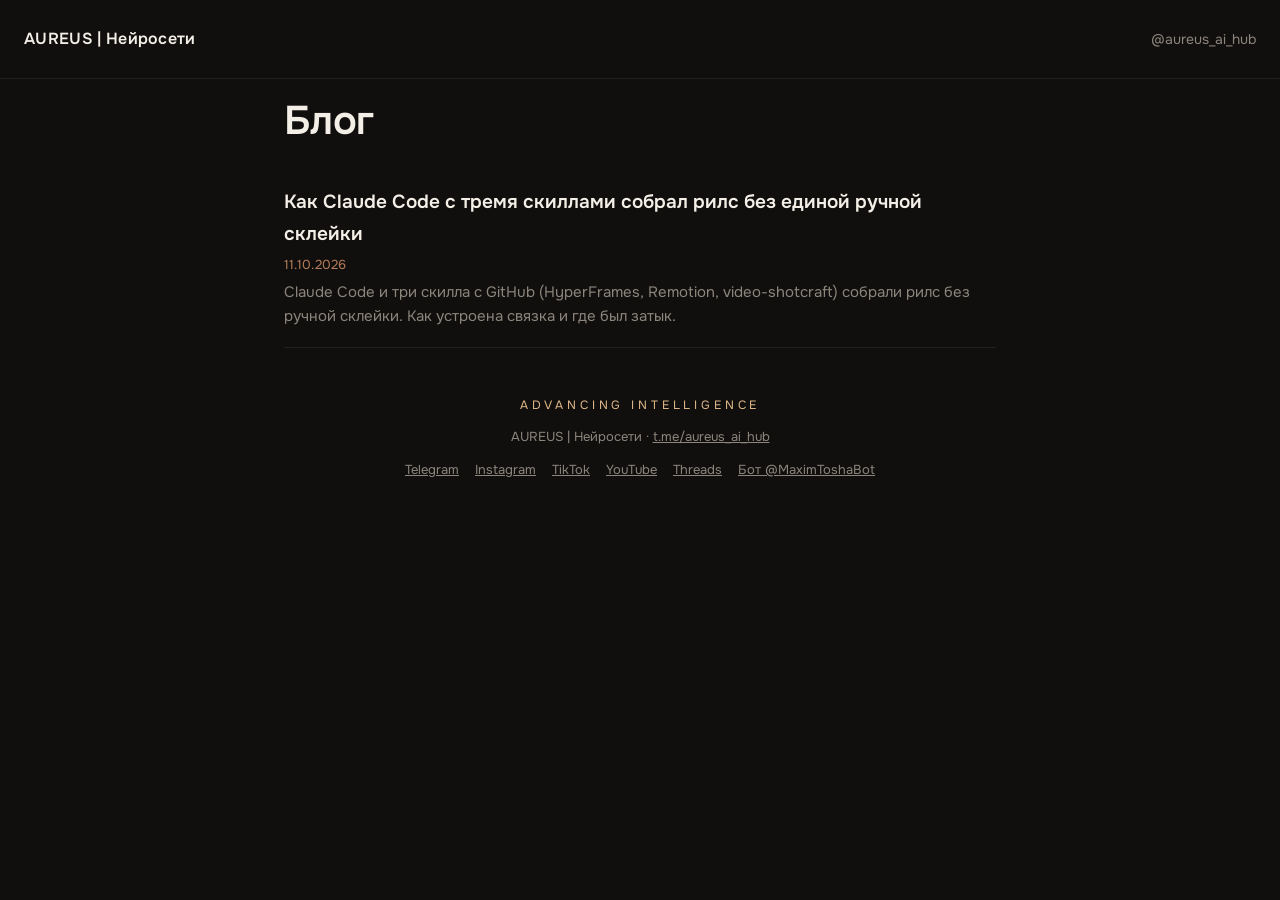
==== blog/index.html @ 13994c6e "AUREUS site: main (trojan), blog, llms.txt, robots, sitemap, IndexNow key" ====
<!doctype html>
<html lang="ru">
<head>
<meta charset="utf-8">
<meta name="viewport" content="width=device-width, initial-scale=1">
<title>Блог AUREUS | Нейросети: разборы работы с нейросетями</title>
<meta name="description" content="Блог AUREUS | Нейросети (@aureus_ai_hub): как собираем ролики, автоматизации и рабочие связки на Claude Code и ChatGPT. Разборы с цифрами и затыками.">
<meta name="robots" content="index, follow, max-snippet:-1, max-image-preview:large">
<link rel="canonical" href="https://mgromov688-boop.github.io/blog/">
<meta property="og:type" content="website">
<meta property="og:site_name" content="AUREUS | Нейросети">
<meta property="og:title" content="Блог AUREUS | Нейросети">
<meta property="og:url" content="https://mgromov688-boop.github.io/blog/">
<meta property="og:image" content="https://mgromov688-boop.github.io/assets/aureus_logo_final_1254.png">
<meta property="og:locale" content="ru_RU">
<link rel="icon" type="image/png" href="/assets/aureus_avatar_mark_512.png">
<link rel="preconnect" href="https://fonts.googleapis.com">
<link href="https://fonts.googleapis.com/css2?family=Onest:wght@400;500;600&display=swap" rel="stylesheet">
<link rel="stylesheet" href="/assets/site.css">
<script type="application/ld+json">
{
  "@context": "https://schema.org",
  "@type": "Blog",
  "@id": "https://mgromov688-boop.github.io/blog/#blog",
  "name": "Блог AUREUS | Нейросети",
  "url": "https://mgromov688-boop.github.io/blog/",
  "inLanguage": "ru",
  "publisher": {
    "@type": "Organization",
    "@id": "https://mgromov688-boop.github.io/#org",
    "name": "AUREUS | Нейросети"
  },
  "blogPost": [
    {
      "@type": "BlogPosting",
      "headline": "Как Claude Code с тремя скиллами собрал рилс без единой ручной склейки",
      "url": "https://mgromov688-boop.github.io/blog/claude-code-3-skilla-montazh/",
      "datePublished": "2026-10-11"
    }
  ]
}
</script>
</head>
<body>
<header class="wrap top"><a class="brand" href="/">AUREUS | Нейросети</a><a class="tg" href="https://t.me/aureus_ai_hub">@aureus_ai_hub</a></header>
<main class="wrap">
  <h1>Блог</h1>
  <ol class="posts">
      <li><a href="/blog/claude-code-3-skilla-montazh/">Как Claude Code с тремя скиллами собрал рилс без единой ручной склейки</a><small>11.10.2026</small><p>Claude Code и три скилла с GitHub (HyperFrames, Remotion, video-shotcraft) собрали рилс без ручной склейки. Как устроена связка и где был затык.</p></li>
  </ol>
</main>
<footer class="wrap">
  <span class="tag">ADVANCING INTELLIGENCE</span>
  AUREUS | Нейросети · <a href="https://t.me/aureus_ai_hub">t.me/aureus_ai_hub</a>
  <nav aria-label="AUREUS | Нейросети в соцсетях">
    <a href="https://t.me/aureus_ai_hub" rel="me">Telegram</a>
    <a href="https://www.instagram.com/aureus_ai_hub/" rel="me">Instagram</a>
    <a href="https://www.tiktok.com/@aureus_ai_hub" rel="me">TikTok</a>
    <a href="https://www.youtube.com/@aureus_ai_hub" rel="me">YouTube</a>
    <a href="https://www.threads.com/@aureus_ai_hub" rel="me">Threads</a>
    <a href="https://t.me/MaximToshaBot?start=skills3_site">Бот @MaximToshaBot</a>
  </nav>
</footer>
</body>
</html>
---- assets/site.css ----
:root{--charcoal:#100F0E;--raised:#1A1816;--champagne:#CCA06D;--champ-light:#E3BB8B;--copper:#9A6A4A;--copper-l:#B47D5B;--bone:#F3EEE6;--stone:#8C857C}
*{box-sizing:border-box;margin:0}
body{background:var(--charcoal);color:var(--bone);font-family:Onest,system-ui,sans-serif;font-weight:400;line-height:1.65}
a{color:var(--champ-light)}
.wrap{max-width:760px;margin:0 auto;padding:0 24px}
.top{display:flex;justify-content:space-between;align-items:center;padding:26px 24px;border-bottom:1px solid #23201d;max-width:none}
.top .brand{color:var(--bone);text-decoration:none;font-weight:600;letter-spacing:.02em}
.top .tg{color:var(--stone);text-decoration:none;font-size:14px}
.crumbs{margin:28px 0 0;font-size:14px;color:var(--stone)}
.crumbs a{color:var(--stone)}
h1{font-weight:600;font-size:clamp(28px,5vw,40px);line-height:1.2;letter-spacing:-.015em;margin:18px 0 10px}
.meta{color:var(--stone);font-size:14px;margin-bottom:28px}
article p,article ul,article ol,article blockquote,article figure{margin:0 0 18px;font-size:18px}
article h2{font-weight:600;font-size:24px;margin:40px 0 14px}
article h2::after{content:"";display:block;width:56px;height:3px;margin-top:10px;background:var(--copper);border-radius:3px;transform:rotate(-2deg)}
article h3{font-weight:600;font-size:20px;margin:28px 0 10px}
article strong{color:#fff;font-weight:600}
article ul,article ol{padding-left:22px}
article li{margin-bottom:6px}
article blockquote{border-left:3px solid var(--copper);padding:4px 0 4px 18px;color:#ddd5ca}
article code{background:var(--raised);padding:2px 6px;border-radius:6px;font-size:.92em}
article img{max-width:100%;height:auto;border-radius:12px}
article figcaption{color:var(--stone);font-size:14px;margin-top:6px}
article hr{border:0;border-top:1px solid #23201d;margin:32px 0}
.next{display:flex;flex-wrap:wrap;gap:12px;margin:36px 0 12px;padding-top:28px;border-top:1px solid #23201d}
.cta{display:inline-block;background:var(--raised);color:var(--bone);padding:14px 22px;border-radius:12px;text-decoration:none;font-weight:600;border-bottom:2px solid var(--copper)}
.cta.ghost{background:transparent;border:1px solid #2c2824}
ol.posts{list-style:none;padding:0;margin:24px 0 48px}
ol.posts li{padding:18px 0;border-bottom:1px solid #23201d}
ol.posts a{color:var(--bone);text-decoration:none;font-weight:600;font-size:19px}
ol.posts a:hover{text-decoration:underline;text-decoration-color:var(--copper)}
ol.posts small{display:block;color:var(--copper-l);font-size:13px;margin:4px 0}
ol.posts p{color:var(--stone);font-size:15px}
footer{padding:40px 0 64px;color:var(--stone);font-size:13px;text-align:center}
footer a{color:var(--stone)}
footer nav{margin-top:12px;display:flex;flex-wrap:wrap;gap:6px 16px;justify-content:center}
footer .tag{letter-spacing:.32em;color:var(--champ-light);font-size:12px;display:block;margin-bottom:10px}
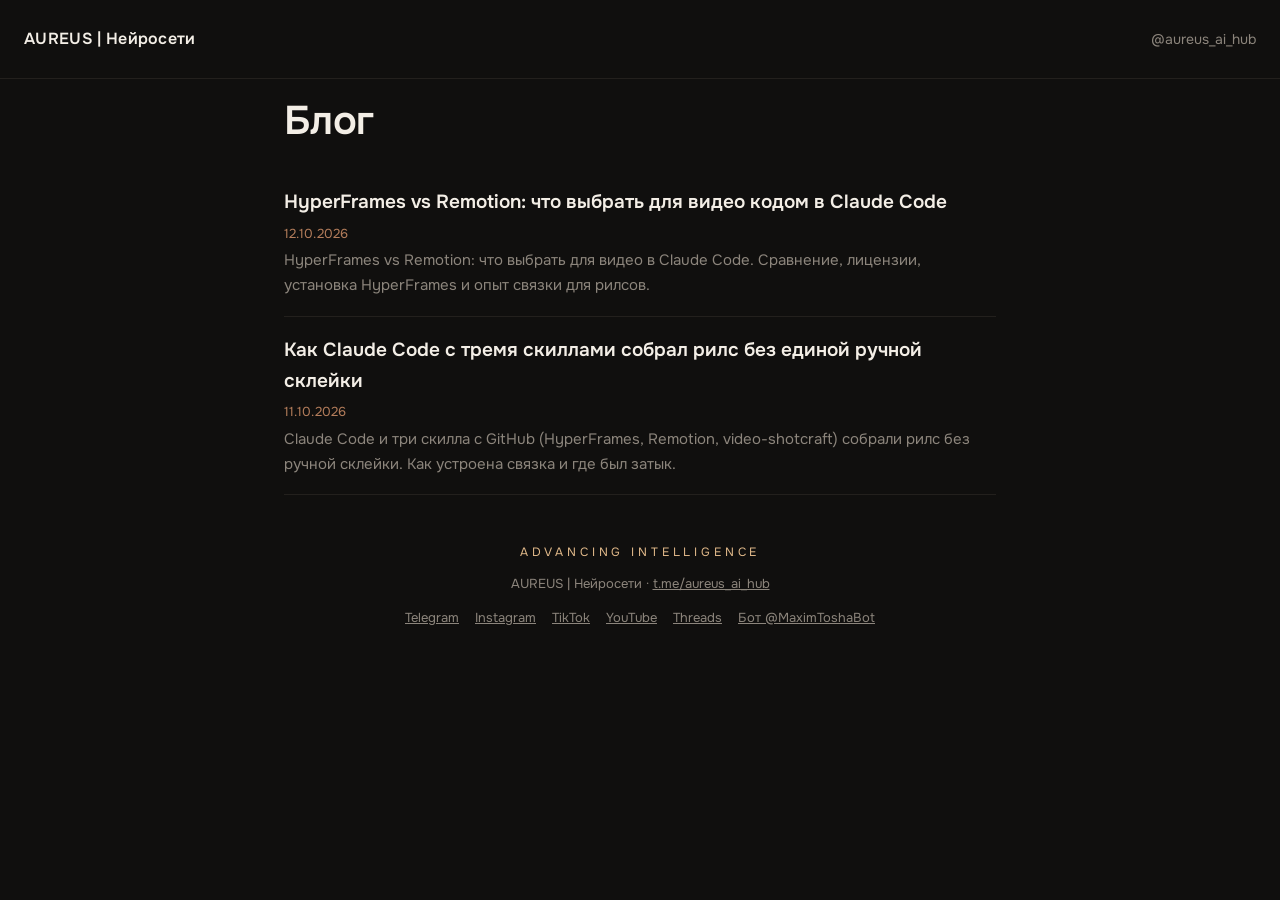
==== commit ea0c30b3: "Blog: HyperFrames vs Remotion (table, code blocks, FAQPage), cross-links, sitemap, llms.txt Co-Autho" ====
--- a/blog/index.html
+++ b/blog/index.html
@@ -33,6 +33,12 @@
   "blogPost": [
     {
       "@type": "BlogPosting",
+      "headline": "HyperFrames vs Remotion: что выбрать для видео кодом в Claude Code",
+      "url": "https://mgromov688-boop.github.io/blog/hyperframes-vs-remotion/",
+      "datePublished": "2026-10-12"
+    },
+    {
+      "@type": "BlogPosting",
       "headline": "Как Claude Code с тремя скиллами собрал рилс без единой ручной склейки",
       "url": "https://mgromov688-boop.github.io/blog/claude-code-3-skilla-montazh/",
       "datePublished": "2026-10-11"
@@ -46,6 +52,7 @@
 <main class="wrap">
   <h1>Блог</h1>
   <ol class="posts">
+      <li><a href="/blog/hyperframes-vs-remotion/">HyperFrames vs Remotion: что выбрать для видео кодом в Claude Code</a><small>12.10.2026</small><p>HyperFrames vs Remotion: что выбрать для видео в Claude Code. Сравнение, лицензии, установка HyperFrames и опыт связки для рилсов.</p></li>
       <li><a href="/blog/claude-code-3-skilla-montazh/">Как Claude Code с тремя скиллами собрал рилс без единой ручной склейки</a><small>11.10.2026</small><p>Claude Code и три скилла с GitHub (HyperFrames, Remotion, video-shotcraft) собрали рилс без ручной склейки. Как устроена связка и где был затык.</p></li>
   </ol>
 </main>
--- a/assets/site.css
+++ b/assets/site.css
@@ -21,6 +21,15 @@
 article code{background:var(--raised);padding:2px 6px;border-radius:6px;font-size:.92em}
 article img{max-width:100%;height:auto;border-radius:12px}
 article figcaption{color:var(--stone);font-size:14px;margin-top:6px}
+article pre.code{margin:0 0 18px;background:var(--raised);border:1px solid #2c2824;border-left:3px solid var(--copper);border-radius:10px;padding:14px 18px;overflow-x:auto}
+article pre.code code{background:none;padding:0;font-family:"JetBrains Mono",ui-monospace,Consolas,monospace;font-size:15px;line-height:1.6;color:var(--bone);white-space:pre}
+.table-wrap{margin:0 0 18px;overflow-x:auto;-webkit-overflow-scrolling:touch;border:1px solid #2c2824;border-radius:12px}
+.table-wrap:focus{outline:2px solid var(--copper);outline-offset:2px}
+article table{width:100%;min-width:620px;border-collapse:collapse;font-size:15px;line-height:1.5}
+article th,article td{padding:12px 14px;text-align:left;vertical-align:top;border-bottom:1px solid #23201d}
+article thead th{background:var(--raised);color:var(--champ-light);font-weight:600}
+article tbody th{color:#fff;font-weight:500;width:28%}
+article tbody tr:last-child th,article tbody tr:last-child td{border-bottom:0}
 article hr{border:0;border-top:1px solid #23201d;margin:32px 0}
 .next{display:flex;flex-wrap:wrap;gap:12px;margin:36px 0 12px;padding-top:28px;border-top:1px solid #23201d}
 .cta{display:inline-block;background:var(--raised);color:var(--bone);padding:14px 22px;border-radius:12px;text-decoration:none;font-weight:600;border-bottom:2px solid var(--copper)}
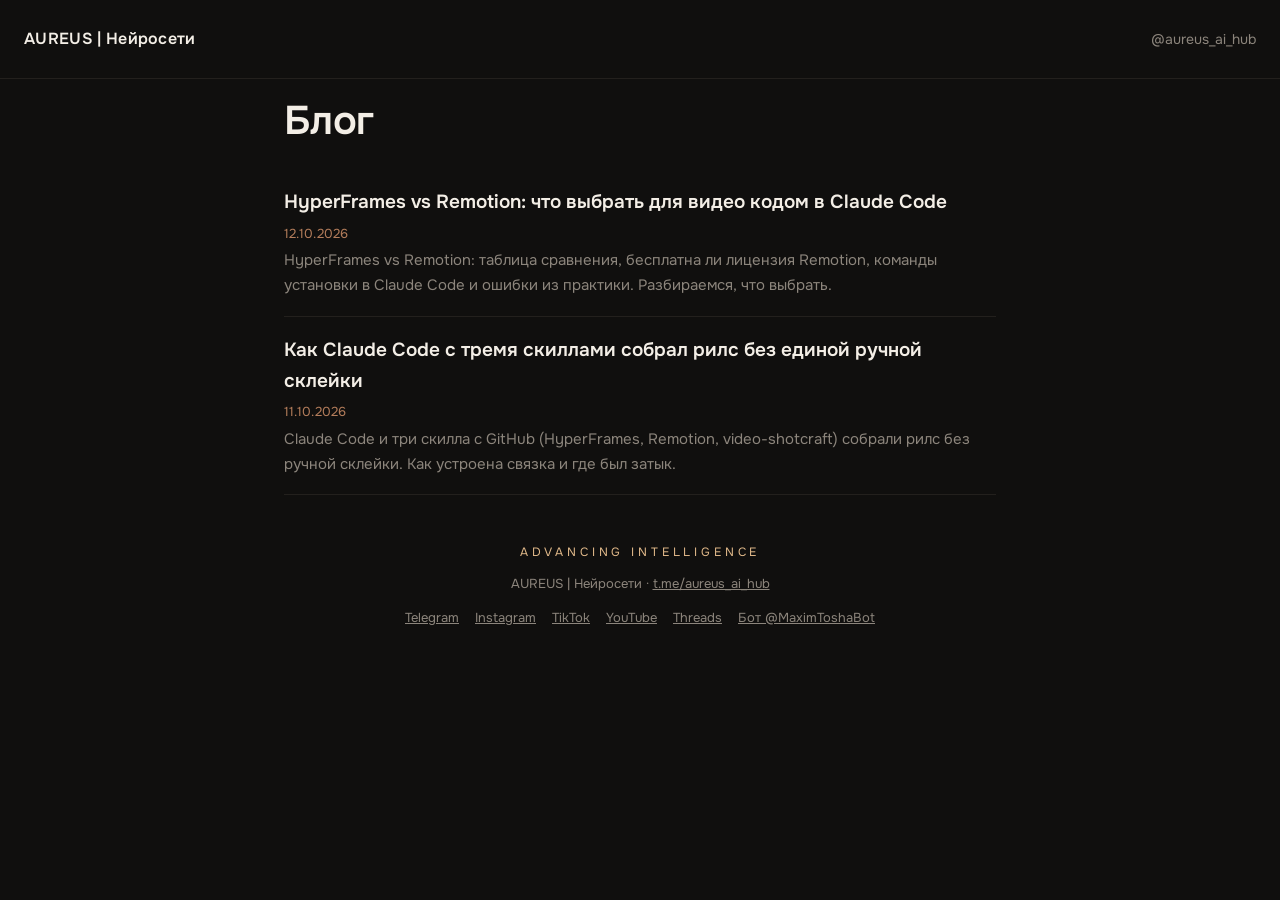
==== commit a6f3b836: "Blog: HyperFrames vs Remotion meta description 155 chars" ====
--- a/blog/index.html
+++ b/blog/index.html
@@ -52,7 +52,7 @@
 <main class="wrap">
   <h1>Блог</h1>
   <ol class="posts">
-      <li><a href="/blog/hyperframes-vs-remotion/">HyperFrames vs Remotion: что выбрать для видео кодом в Claude Code</a><small>12.10.2026</small><p>HyperFrames vs Remotion: что выбрать для видео в Claude Code. Сравнение, лицензии, установка HyperFrames и опыт связки для рилсов.</p></li>
+      <li><a href="/blog/hyperframes-vs-remotion/">HyperFrames vs Remotion: что выбрать для видео кодом в Claude Code</a><small>12.10.2026</small><p>HyperFrames vs Remotion: таблица сравнения, бесплатна ли лицензия Remotion, команды установки в Claude Code и ошибки из практики. Разбираемся, что выбрать.</p></li>
       <li><a href="/blog/claude-code-3-skilla-montazh/">Как Claude Code с тремя скиллами собрал рилс без единой ручной склейки</a><small>11.10.2026</small><p>Claude Code и три скилла с GitHub (HyperFrames, Remotion, video-shotcraft) собрали рилс без ручной склейки. Как устроена связка и где был затык.</p></li>
   </ol>
 </main>
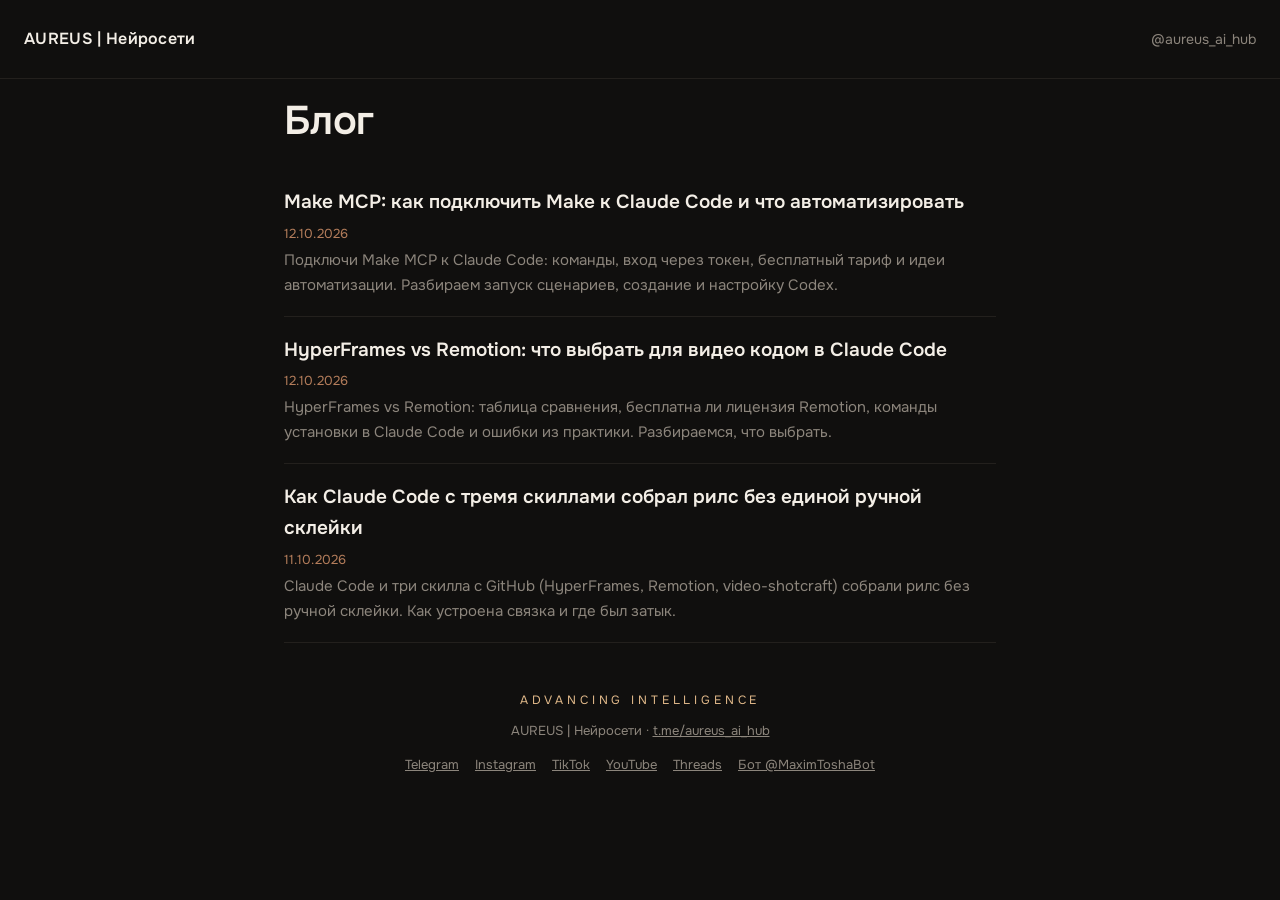
==== commit 46d98eaa: "blog: Make MCP + Claude Code Co-Authored-By: Claude Opus 5.5 <noreply@anthropic.com>" ====
--- a/blog/index.html
+++ b/blog/index.html
@@ -10,10 +10,16 @@
 <meta property="og:type" content="website">
 <meta property="og:site_name" content="AUREUS | Нейросети">
 <meta property="og:title" content="Блог AUREUS | Нейросети">
+<meta property="og:description" content="Блог AUREUS | Нейросети (@aureus_ai_hub): как собираем ролики, автоматизации и рабочие связки на Claude Code и ChatGPT. Разборы с цифрами и затыками.">
 <meta property="og:url" content="https://mgromov688-boop.github.io/blog/">
-<meta property="og:image" content="https://mgromov688-boop.github.io/assets/aureus_logo_final_1254.png">
+<meta property="og:image" content="https://mgromov688-boop.github.io/assets/aureus_logo_1200.jpg">
 <meta property="og:locale" content="ru_RU">
-<link rel="icon" type="image/png" href="/assets/aureus_avatar_mark_512.png">
+<meta name="twitter:card" content="summary_large_image">
+<meta name="twitter:title" content="Блог AUREUS | Нейросети">
+<meta name="twitter:description" content="Блог AUREUS | Нейросети (@aureus_ai_hub): как собираем ролики, автоматизации и рабочие связки на Claude Code и ChatGPT. Разборы с цифрами и затыками.">
+<meta name="twitter:image" content="https://mgromov688-boop.github.io/assets/aureus_logo_1200.jpg">
+<link rel="icon" type="image/png" sizes="192x192" href="/assets/aureus_avatar_mark_192.png">
+<link rel="apple-touch-icon" href="/apple-touch-icon.png">
 <link rel="preconnect" href="https://fonts.googleapis.com">
 <link href="https://fonts.googleapis.com/css2?family=Onest:wght@400;500;600&display=swap" rel="stylesheet">
 <link rel="stylesheet" href="/assets/site.css">
@@ -31,6 +37,12 @@
     "name": "AUREUS | Нейросети"
   },
   "blogPost": [
+    {
+      "@type": "BlogPosting",
+      "headline": "Make MCP: как подключить Make к Claude Code и что автоматизировать",
+      "url": "https://mgromov688-boop.github.io/blog/make-mcp-claude-code/",
+      "datePublished": "2026-10-12"
+    },
     {
       "@type": "BlogPosting",
       "headline": "HyperFrames vs Remotion: что выбрать для видео кодом в Claude Code",
@@ -52,6 +64,7 @@
 <main class="wrap">
   <h1>Блог</h1>
   <ol class="posts">
+      <li><a href="/blog/make-mcp-claude-code/">Make MCP: как подключить Make к Claude Code и что автоматизировать</a><small>12.10.2026</small><p>Подключи Make MCP к Claude Code: команды, вход через токен, бесплатный тариф и идеи автоматизации. Разбираем запуск сценариев, создание и настройку Codex.</p></li>
       <li><a href="/blog/hyperframes-vs-remotion/">HyperFrames vs Remotion: что выбрать для видео кодом в Claude Code</a><small>12.10.2026</small><p>HyperFrames vs Remotion: таблица сравнения, бесплатна ли лицензия Remotion, команды установки в Claude Code и ошибки из практики. Разбираемся, что выбрать.</p></li>
       <li><a href="/blog/claude-code-3-skilla-montazh/">Как Claude Code с тремя скиллами собрал рилс без единой ручной склейки</a><small>11.10.2026</small><p>Claude Code и три скилла с GitHub (HyperFrames, Remotion, video-shotcraft) собрали рилс без ручной склейки. Как устроена связка и где был затык.</p></li>
   </ol>
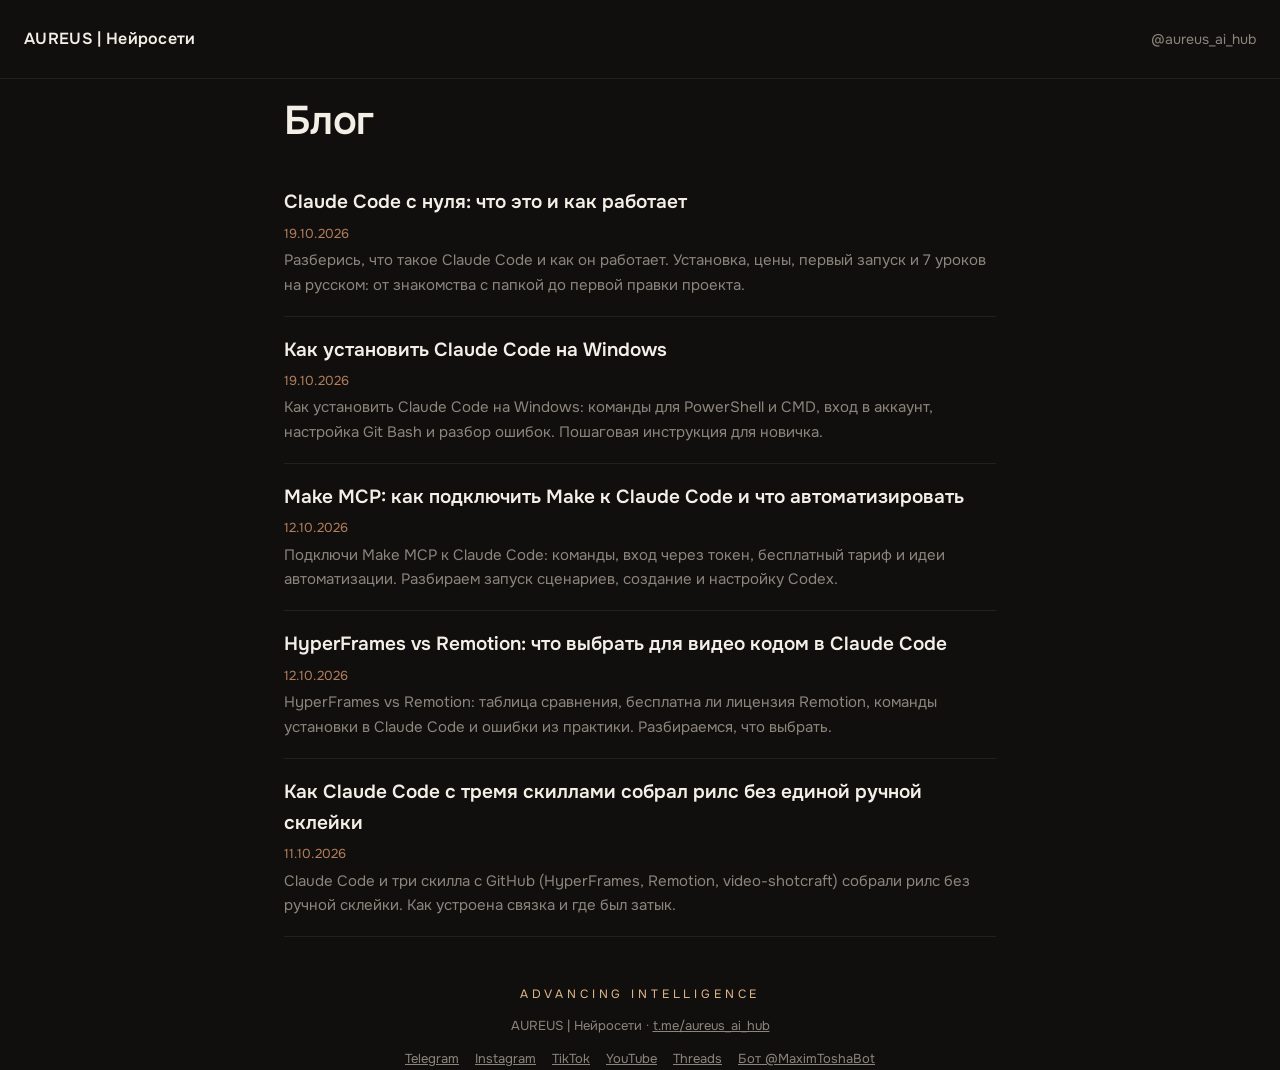
==== commit 9d4189df: "blog: Claude Code с нуля + установка на Windows Co-Authored-By: Claude Opus 5.5 <noreply@anthropic.c" ====
--- a/blog/index.html
+++ b/blog/index.html
@@ -39,6 +39,18 @@
   "blogPost": [
     {
       "@type": "BlogPosting",
+      "headline": "Claude Code с нуля: что это и как работает",
+      "url": "https://mgromov688-boop.github.io/blog/claude-code-s-nulya/",
+      "datePublished": "2026-10-19"
+    },
+    {
+      "@type": "BlogPosting",
+      "headline": "Как установить Claude Code на Windows",
+      "url": "https://mgromov688-boop.github.io/blog/claude-code-windows/",
+      "datePublished": "2026-10-19"
+    },
+    {
+      "@type": "BlogPosting",
       "headline": "Make MCP: как подключить Make к Claude Code и что автоматизировать",
       "url": "https://mgromov688-boop.github.io/blog/make-mcp-claude-code/",
       "datePublished": "2026-10-12"
@@ -64,6 +76,8 @@
 <main class="wrap">
   <h1>Блог</h1>
   <ol class="posts">
+      <li><a href="/blog/claude-code-s-nulya/">Claude Code с нуля: что это и как работает</a><small>19.10.2026</small><p>Разберись, что такое Claude Code и как он работает. Установка, цены, первый запуск и 7 уроков на русском: от знакомства с папкой до первой правки проекта.</p></li>
+      <li><a href="/blog/claude-code-windows/">Как установить Claude Code на Windows</a><small>19.10.2026</small><p>Как установить Claude Code на Windows: команды для PowerShell и CMD, вход в аккаунт, настройка Git Bash и разбор ошибок. Пошаговая инструкция для новичка.</p></li>
       <li><a href="/blog/make-mcp-claude-code/">Make MCP: как подключить Make к Claude Code и что автоматизировать</a><small>12.10.2026</small><p>Подключи Make MCP к Claude Code: команды, вход через токен, бесплатный тариф и идеи автоматизации. Разбираем запуск сценариев, создание и настройку Codex.</p></li>
       <li><a href="/blog/hyperframes-vs-remotion/">HyperFrames vs Remotion: что выбрать для видео кодом в Claude Code</a><small>12.10.2026</small><p>HyperFrames vs Remotion: таблица сравнения, бесплатна ли лицензия Remotion, команды установки в Claude Code и ошибки из практики. Разбираемся, что выбрать.</p></li>
       <li><a href="/blog/claude-code-3-skilla-montazh/">Как Claude Code с тремя скиллами собрал рилс без единой ручной склейки</a><small>11.10.2026</small><p>Claude Code и три скилла с GitHub (HyperFrames, Remotion, video-shotcraft) собрали рилс без ручной склейки. Как устроена связка и где был затык.</p></li>
